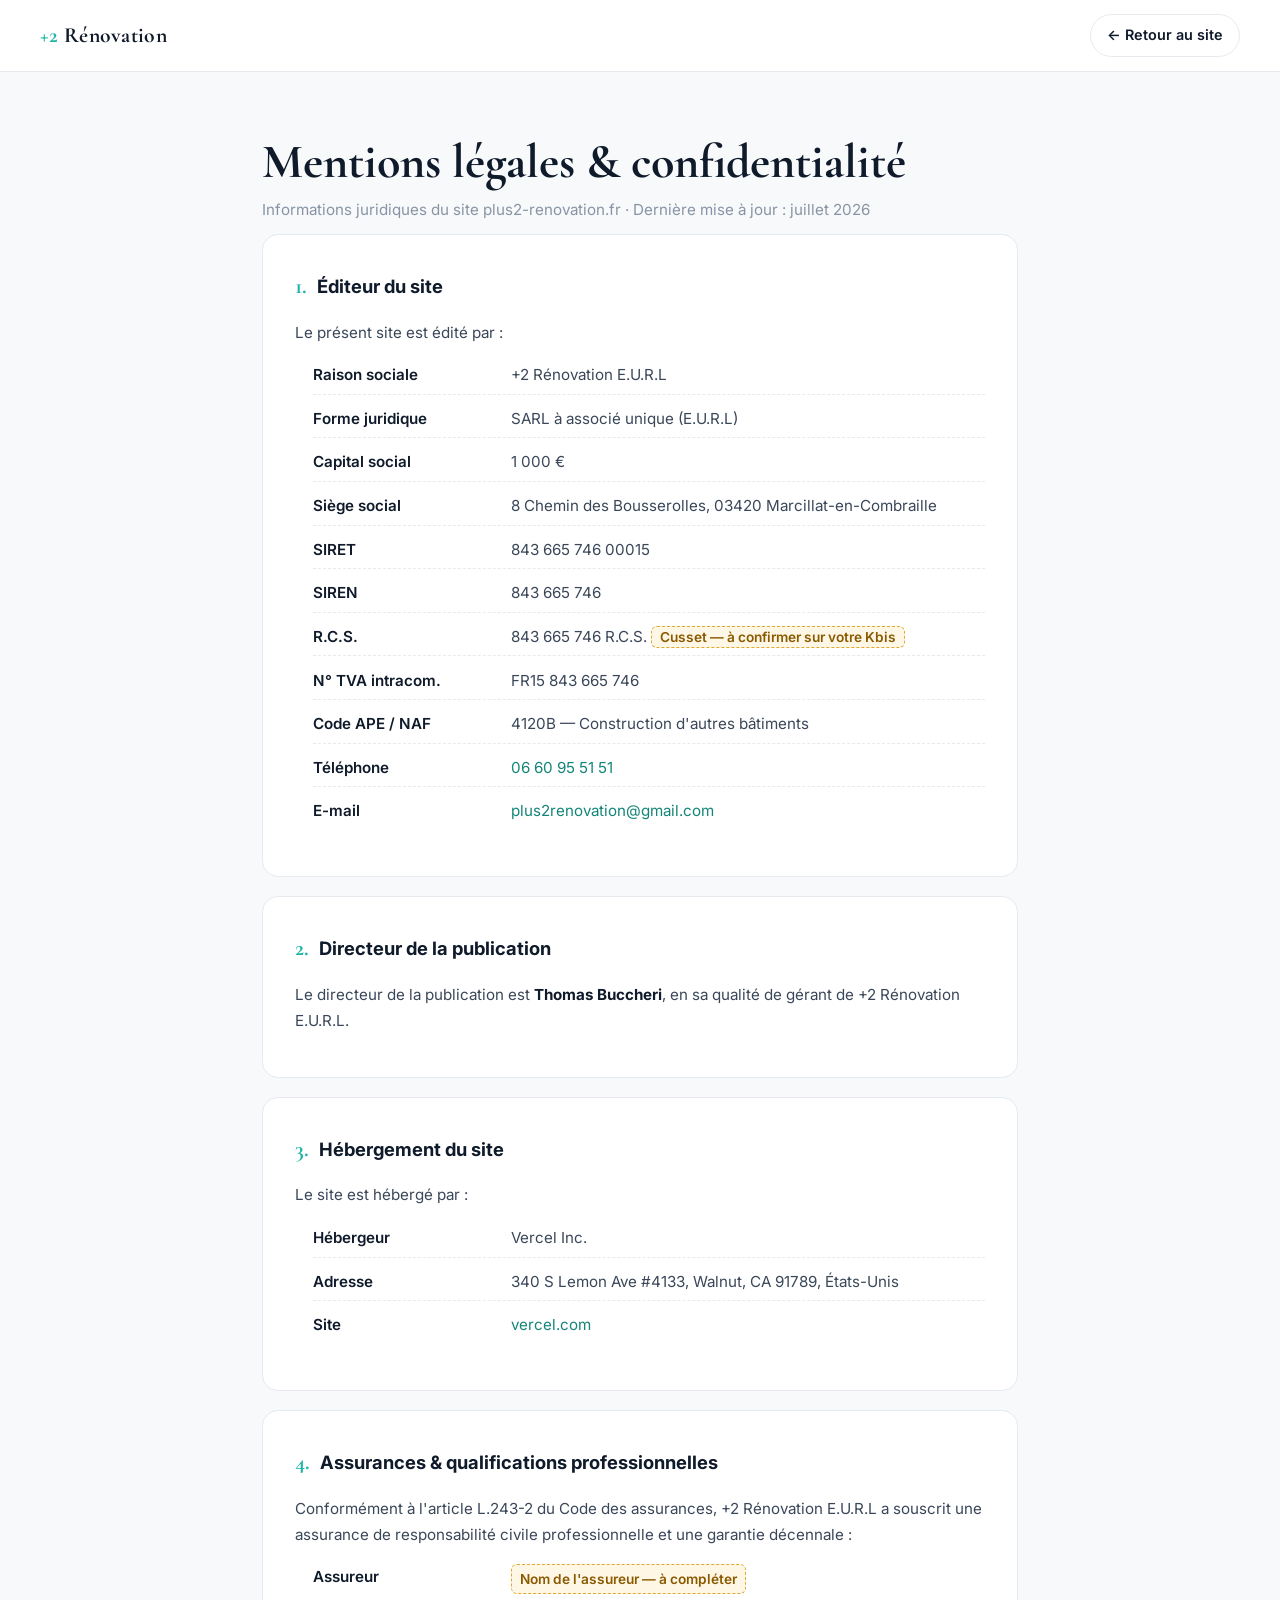
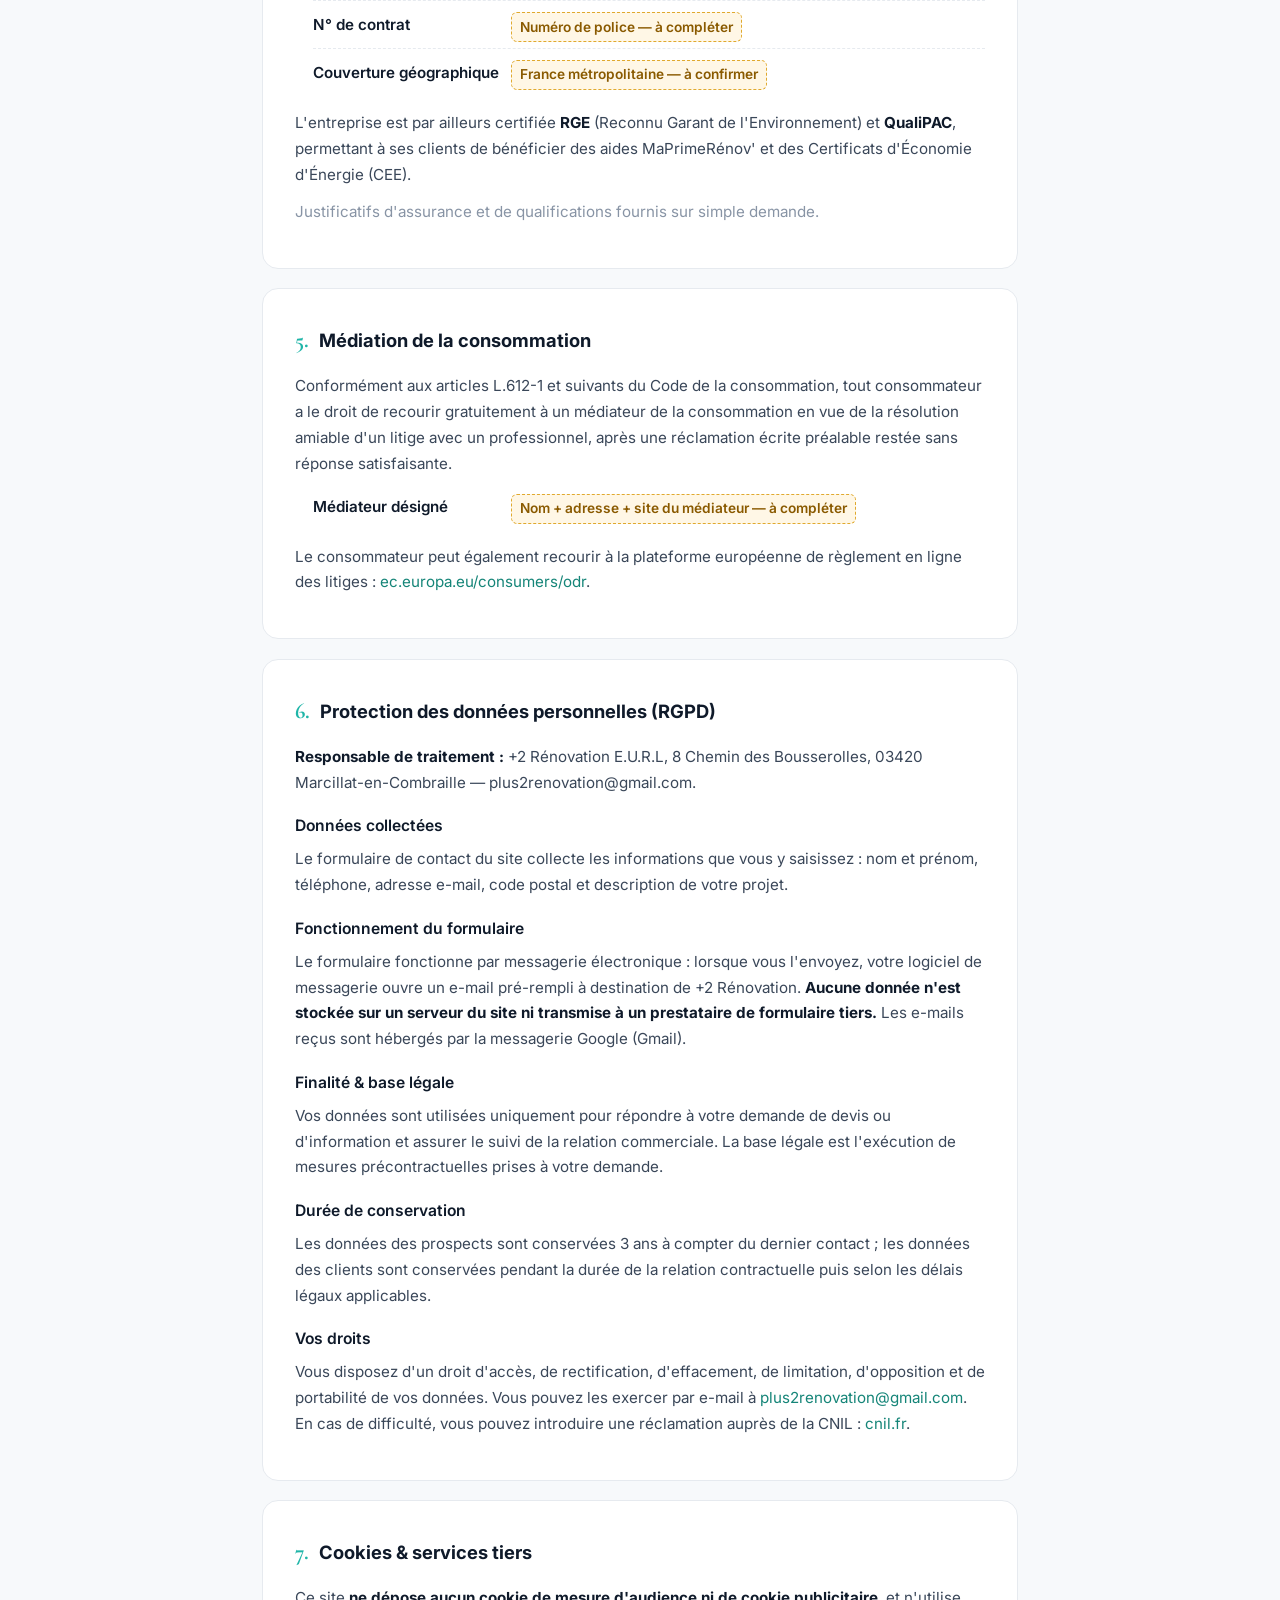
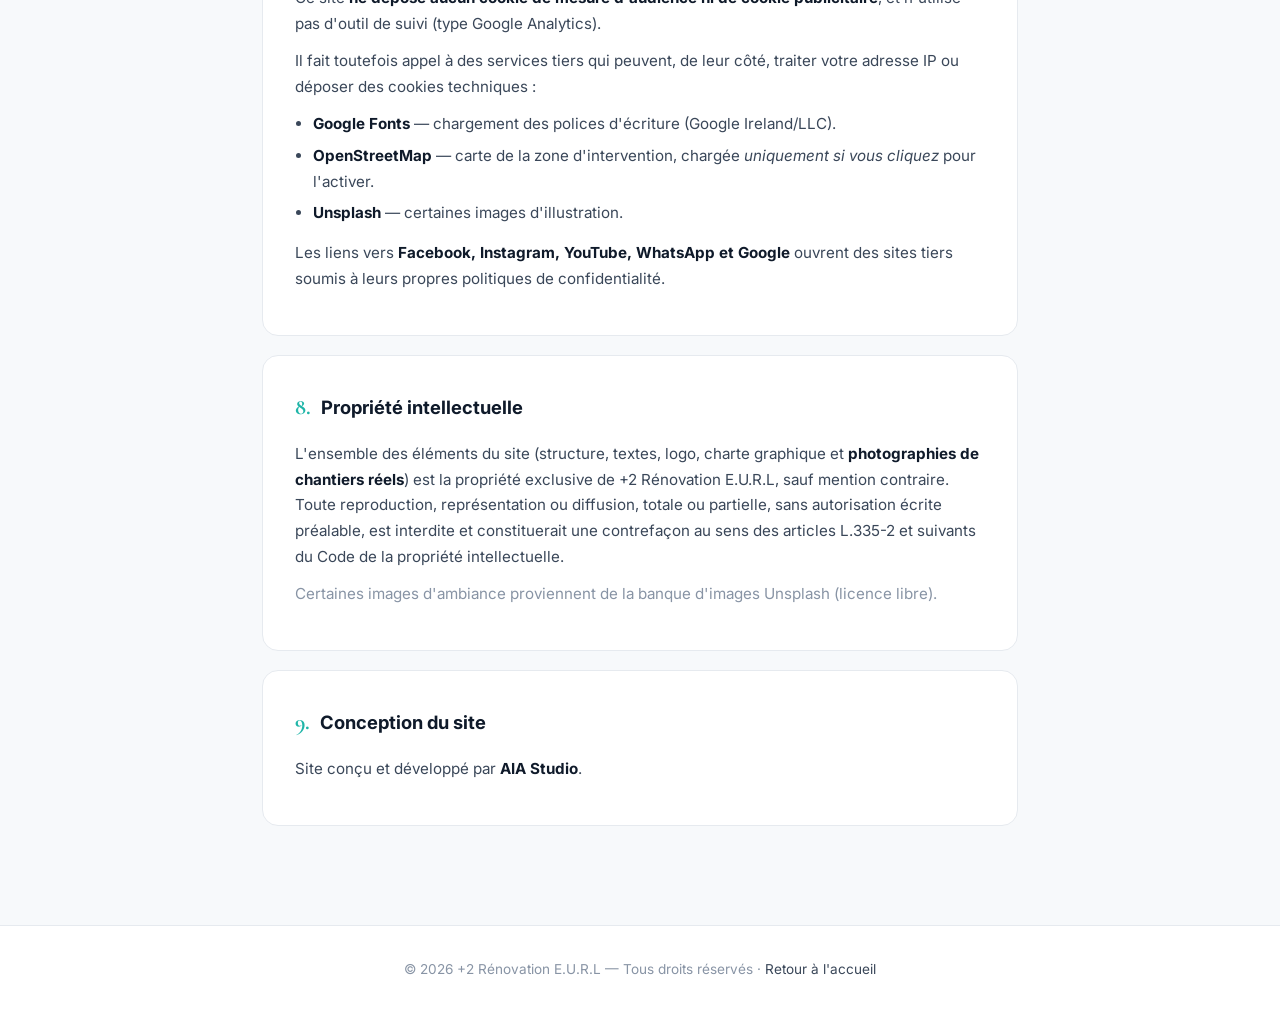
==== mentions-legales.html @ f2d87a00 "feat: galerie chantiers filtrable + lightbox, avis Google réels, mentions légales, WebP, WhatsApp - " ====
<!DOCTYPE html>
<html lang="fr">
<head>
    <meta charset="UTF-8">
    <meta name="viewport" content="width=device-width, initial-scale=1.0">
    <title>Mentions légales &amp; confidentialité — +2 Rénovation E.U.R.L</title>
    <meta name="description" content="Mentions légales, protection des données (RGPD), cookies et informations juridiques du site de +2 Rénovation E.U.R.L, entreprise de rénovation tous corps d'état à Marcillat-en-Combraille (Allier 03).">
    <meta name="robots" content="noindex, follow">
    <link rel="canonical" href="https://www.plus2-renovation.fr/mentions-legales.html">
    <link rel="preconnect" href="https://fonts.googleapis.com">
    <link rel="preconnect" href="https://fonts.gstatic.com" crossorigin>
    <link href="https://fonts.googleapis.com/css2?family=Cormorant+Garamond:wght@600;700&family=Inter:wght@300;400;500;600;700&display=swap" rel="stylesheet">
    <style>
        :root{
            --teal:#1FB5A8; --teal-dark:#158578; --ink:#0F1A2A; --ink-70:#3a4759;
            --ink-40:#8894a5; --line:#e6eaef; --bg:#f7f9fb; --card:#ffffff;
        }
        *{box-sizing:border-box;margin:0;padding:0}
        body{
            font-family:'Inter',system-ui,sans-serif; color:var(--ink-70);
            background:var(--bg); line-height:1.7; -webkit-font-smoothing:antialiased;
        }
        a{color:var(--teal-dark);text-decoration:none}
        a:hover{text-decoration:underline}

        .legal-header{
            position:sticky; top:0; z-index:10; background:rgba(255,255,255,.92);
            backdrop-filter:blur(10px); border-bottom:1px solid var(--line);
            display:flex; align-items:center; justify-content:space-between;
            padding:.9rem clamp(1rem,4vw,2.5rem);
        }
        .legal-logo{font-family:'Cormorant Garamond',serif;font-weight:700;font-size:1.35rem;color:var(--ink);letter-spacing:.3px}
        .legal-logo span{color:var(--teal)}
        .legal-back{
            display:inline-flex;align-items:center;gap:.4rem;font-size:.9rem;font-weight:600;
            color:var(--ink);padding:.5rem 1rem;border:1px solid var(--line);border-radius:999px;
            transition:all .2s ease;background:#fff;
        }
        .legal-back:hover{background:var(--teal);color:#fff;border-color:var(--teal);text-decoration:none}

        .legal-wrap{max-width:820px;margin:0 auto;padding:clamp(2rem,6vw,4rem) clamp(1.1rem,5vw,2rem) 5rem}
        .legal-wrap h1{
            font-family:'Cormorant Garamond',serif;font-size:clamp(2rem,6vw,3rem);color:var(--ink);
            font-weight:700;line-height:1.1;margin-bottom:.5rem;
        }
        .legal-intro{color:var(--ink-40);font-size:1rem;margin-bottom:2.5rem}
        .legal-wrap section{
            background:var(--card);border:1px solid var(--line);border-radius:16px;
            padding:clamp(1.3rem,4vw,2rem);margin-bottom:1.2rem;
        }
        .legal-wrap h2{
            font-size:1.15rem;color:var(--ink);font-weight:700;margin-bottom:.9rem;
            display:flex;align-items:baseline;gap:.6rem;
        }
        .legal-wrap h2 .num{color:var(--teal);font-family:'Cormorant Garamond',serif;font-size:1.4rem}
        .legal-wrap h3{font-size:.98rem;color:var(--ink);font-weight:600;margin:1.1rem 0 .4rem}
        .legal-wrap p{margin-bottom:.7rem;font-size:.95rem}
        .legal-wrap ul{margin:.3rem 0 .9rem 1.1rem}
        .legal-wrap li{margin-bottom:.35rem;font-size:.95rem}
        .legal-wrap strong{color:var(--ink)}
        .kv{list-style:none;margin-left:0}
        .kv li{display:flex;flex-wrap:wrap;gap:.5rem;padding:.35rem 0;border-bottom:1px dashed var(--line)}
        .kv li:last-child{border-bottom:0}
        .kv .k{min-width:190px;font-weight:600;color:var(--ink)}
        .todo{
            background:#fff7e6;border:1px dashed #e0a92e;color:#8a5a00;
            padding:.15rem .5rem;border-radius:6px;font-weight:600;font-size:.9em;
        }
        .note{font-size:.85rem;color:var(--ink-40);margin-top:.5rem}
        .legal-footer{
            text-align:center;padding:2rem 1rem;border-top:1px solid var(--line);
            color:var(--ink-40);font-size:.85rem;background:#fff;
        }
        .legal-footer a{color:var(--ink-70)}
    </style>
</head>
<body>
    <header class="legal-header">
        <a href="index.html" class="legal-logo" aria-label="Retour à l'accueil"><span>+2</span> Rénovation</a>
        <a href="index.html" class="legal-back">← Retour au site</a>
    </header>

    <main class="legal-wrap">
        <h1>Mentions légales &amp; confidentialité</h1>
        <p class="legal-intro">Informations juridiques du site plus2-renovation.fr · Dernière mise à jour : juillet 2026</p>

        <!-- 1. Éditeur -->
        <section>
            <h2><span class="num">1.</span> Éditeur du site</h2>
            <p>Le présent site est édité par :</p>
            <ul class="kv">
                <li><span class="k">Raison sociale</span><span>+2 Rénovation E.U.R.L</span></li>
                <li><span class="k">Forme juridique</span><span>SARL à associé unique (E.U.R.L)</span></li>
                <li><span class="k">Capital social</span><span>1 000 €</span></li>
                <li><span class="k">Siège social</span><span>8 Chemin des Bousserolles, 03420 Marcillat-en-Combraille</span></li>
                <li><span class="k">SIRET</span><span>843 665 746 00015</span></li>
                <li><span class="k">SIREN</span><span>843 665 746</span></li>
                <li><span class="k">R.C.S.</span><span>843 665 746 R.C.S. <span class="todo">Cusset — à confirmer sur votre Kbis</span></span></li>
                <li><span class="k">N° TVA intracom.</span><span>FR15 843 665 746</span></li>
                <li><span class="k">Code APE / NAF</span><span>4120B — Construction d'autres bâtiments</span></li>
                <li><span class="k">Téléphone</span><span><a href="tel:+33660955151">06 60 95 51 51</a></span></li>
                <li><span class="k">E-mail</span><span><a href="mailto:plus2renovation@gmail.com">plus2renovation@gmail.com</a></span></li>
            </ul>
        </section>

        <!-- 2. Directeur de publication -->
        <section>
            <h2><span class="num">2.</span> Directeur de la publication</h2>
            <p>Le directeur de la publication est <strong>Thomas Buccheri</strong>, en sa qualité de gérant de +2 Rénovation E.U.R.L.</p>
        </section>

        <!-- 3. Hébergement -->
        <section>
            <h2><span class="num">3.</span> Hébergement du site</h2>
            <p>Le site est hébergé par :</p>
            <ul class="kv">
                <li><span class="k">Hébergeur</span><span>Vercel Inc.</span></li>
                <li><span class="k">Adresse</span><span>340 S Lemon Ave #4133, Walnut, CA 91789, États-Unis</span></li>
                <li><span class="k">Site</span><span><a href="https://vercel.com" target="_blank" rel="noopener noreferrer">vercel.com</a></span></li>
            </ul>
        </section>

        <!-- 4. Assurances & qualifications -->
        <section>
            <h2><span class="num">4.</span> Assurances &amp; qualifications professionnelles</h2>
            <p>Conformément à l'article L.243-2 du Code des assurances, +2 Rénovation E.U.R.L a souscrit une assurance de responsabilité civile professionnelle et une garantie décennale :</p>
            <ul class="kv">
                <li><span class="k">Assureur</span><span class="todo">Nom de l'assureur — à compléter</span></li>
                <li><span class="k">N° de contrat</span><span class="todo">Numéro de police — à compléter</span></li>
                <li><span class="k">Couverture géographique</span><span class="todo">France métropolitaine — à confirmer</span></li>
            </ul>
            <p>L'entreprise est par ailleurs certifiée <strong>RGE</strong> (Reconnu Garant de l'Environnement) et <strong>QualiPAC</strong>, permettant à ses clients de bénéficier des aides MaPrimeRénov' et des Certificats d'Économie d'Énergie (CEE).</p>
            <p class="note">Justificatifs d'assurance et de qualifications fournis sur simple demande.</p>
        </section>

        <!-- 5. Médiation de la consommation -->
        <section>
            <h2><span class="num">5.</span> Médiation de la consommation</h2>
            <p>Conformément aux articles L.612-1 et suivants du Code de la consommation, tout consommateur a le droit de recourir gratuitement à un médiateur de la consommation en vue de la résolution amiable d'un litige avec un professionnel, après une réclamation écrite préalable restée sans réponse satisfaisante.</p>
            <ul class="kv">
                <li><span class="k">Médiateur désigné</span><span class="todo">Nom + adresse + site du médiateur — à compléter</span></li>
            </ul>
            <p>Le consommateur peut également recourir à la plateforme européenne de règlement en ligne des litiges : <a href="https://ec.europa.eu/consumers/odr" target="_blank" rel="noopener noreferrer">ec.europa.eu/consumers/odr</a>.</p>
        </section>

        <!-- 6. Données personnelles -->
        <section>
            <h2><span class="num">6.</span> Protection des données personnelles (RGPD)</h2>
            <p><strong>Responsable de traitement :</strong> +2 Rénovation E.U.R.L, 8 Chemin des Bousserolles, 03420 Marcillat-en-Combraille — plus2renovation@gmail.com.</p>

            <h3>Données collectées</h3>
            <p>Le formulaire de contact du site collecte les informations que vous y saisissez : nom et prénom, téléphone, adresse e-mail, code postal et description de votre projet.</p>

            <h3>Fonctionnement du formulaire</h3>
            <p>Le formulaire fonctionne par messagerie électronique : lorsque vous l'envoyez, votre logiciel de messagerie ouvre un e-mail pré-rempli à destination de +2 Rénovation. <strong>Aucune donnée n'est stockée sur un serveur du site ni transmise à un prestataire de formulaire tiers.</strong> Les e-mails reçus sont hébergés par la messagerie Google (Gmail).</p>

            <h3>Finalité &amp; base légale</h3>
            <p>Vos données sont utilisées uniquement pour répondre à votre demande de devis ou d'information et assurer le suivi de la relation commerciale. La base légale est l'exécution de mesures précontractuelles prises à votre demande.</p>

            <h3>Durée de conservation</h3>
            <p>Les données des prospects sont conservées 3 ans à compter du dernier contact ; les données des clients sont conservées pendant la durée de la relation contractuelle puis selon les délais légaux applicables.</p>

            <h3>Vos droits</h3>
            <p>Vous disposez d'un droit d'accès, de rectification, d'effacement, de limitation, d'opposition et de portabilité de vos données. Vous pouvez les exercer par e-mail à <a href="mailto:plus2renovation@gmail.com">plus2renovation@gmail.com</a>. En cas de difficulté, vous pouvez introduire une réclamation auprès de la CNIL : <a href="https://www.cnil.fr" target="_blank" rel="noopener noreferrer">cnil.fr</a>.</p>
        </section>

        <!-- 7. Cookies -->
        <section>
            <h2><span class="num">7.</span> Cookies &amp; services tiers</h2>
            <p>Ce site <strong>ne dépose aucun cookie de mesure d'audience ni de cookie publicitaire</strong>, et n'utilise pas d'outil de suivi (type Google Analytics).</p>
            <p>Il fait toutefois appel à des services tiers qui peuvent, de leur côté, traiter votre adresse IP ou déposer des cookies techniques :</p>
            <ul>
                <li><strong>Google Fonts</strong> — chargement des polices d'écriture (Google Ireland/LLC).</li>
                <li><strong>OpenStreetMap</strong> — carte de la zone d'intervention, chargée <em>uniquement si vous cliquez</em> pour l'activer.</li>
                <li><strong>Unsplash</strong> — certaines images d'illustration.</li>
            </ul>
            <p>Les liens vers <strong>Facebook, Instagram, YouTube, WhatsApp et Google</strong> ouvrent des sites tiers soumis à leurs propres politiques de confidentialité.</p>
        </section>

        <!-- 8. Propriété intellectuelle -->
        <section>
            <h2><span class="num">8.</span> Propriété intellectuelle</h2>
            <p>L'ensemble des éléments du site (structure, textes, logo, charte graphique et <strong>photographies de chantiers réels</strong>) est la propriété exclusive de +2 Rénovation E.U.R.L, sauf mention contraire. Toute reproduction, représentation ou diffusion, totale ou partielle, sans autorisation écrite préalable, est interdite et constituerait une contrefaçon au sens des articles L.335-2 et suivants du Code de la propriété intellectuelle.</p>
            <p class="note">Certaines images d'ambiance proviennent de la banque d'images Unsplash (licence libre).</p>
        </section>

        <!-- 9. Conception -->
        <section>
            <h2><span class="num">9.</span> Conception du site</h2>
            <p>Site conçu et développé par <strong>AIA Studio</strong>.</p>
        </section>
    </main>

    <footer class="legal-footer">
        <p>© 2026 +2 Rénovation E.U.R.L — Tous droits réservés · <a href="index.html">Retour à l'accueil</a></p>
    </footer>
</body>
</html>
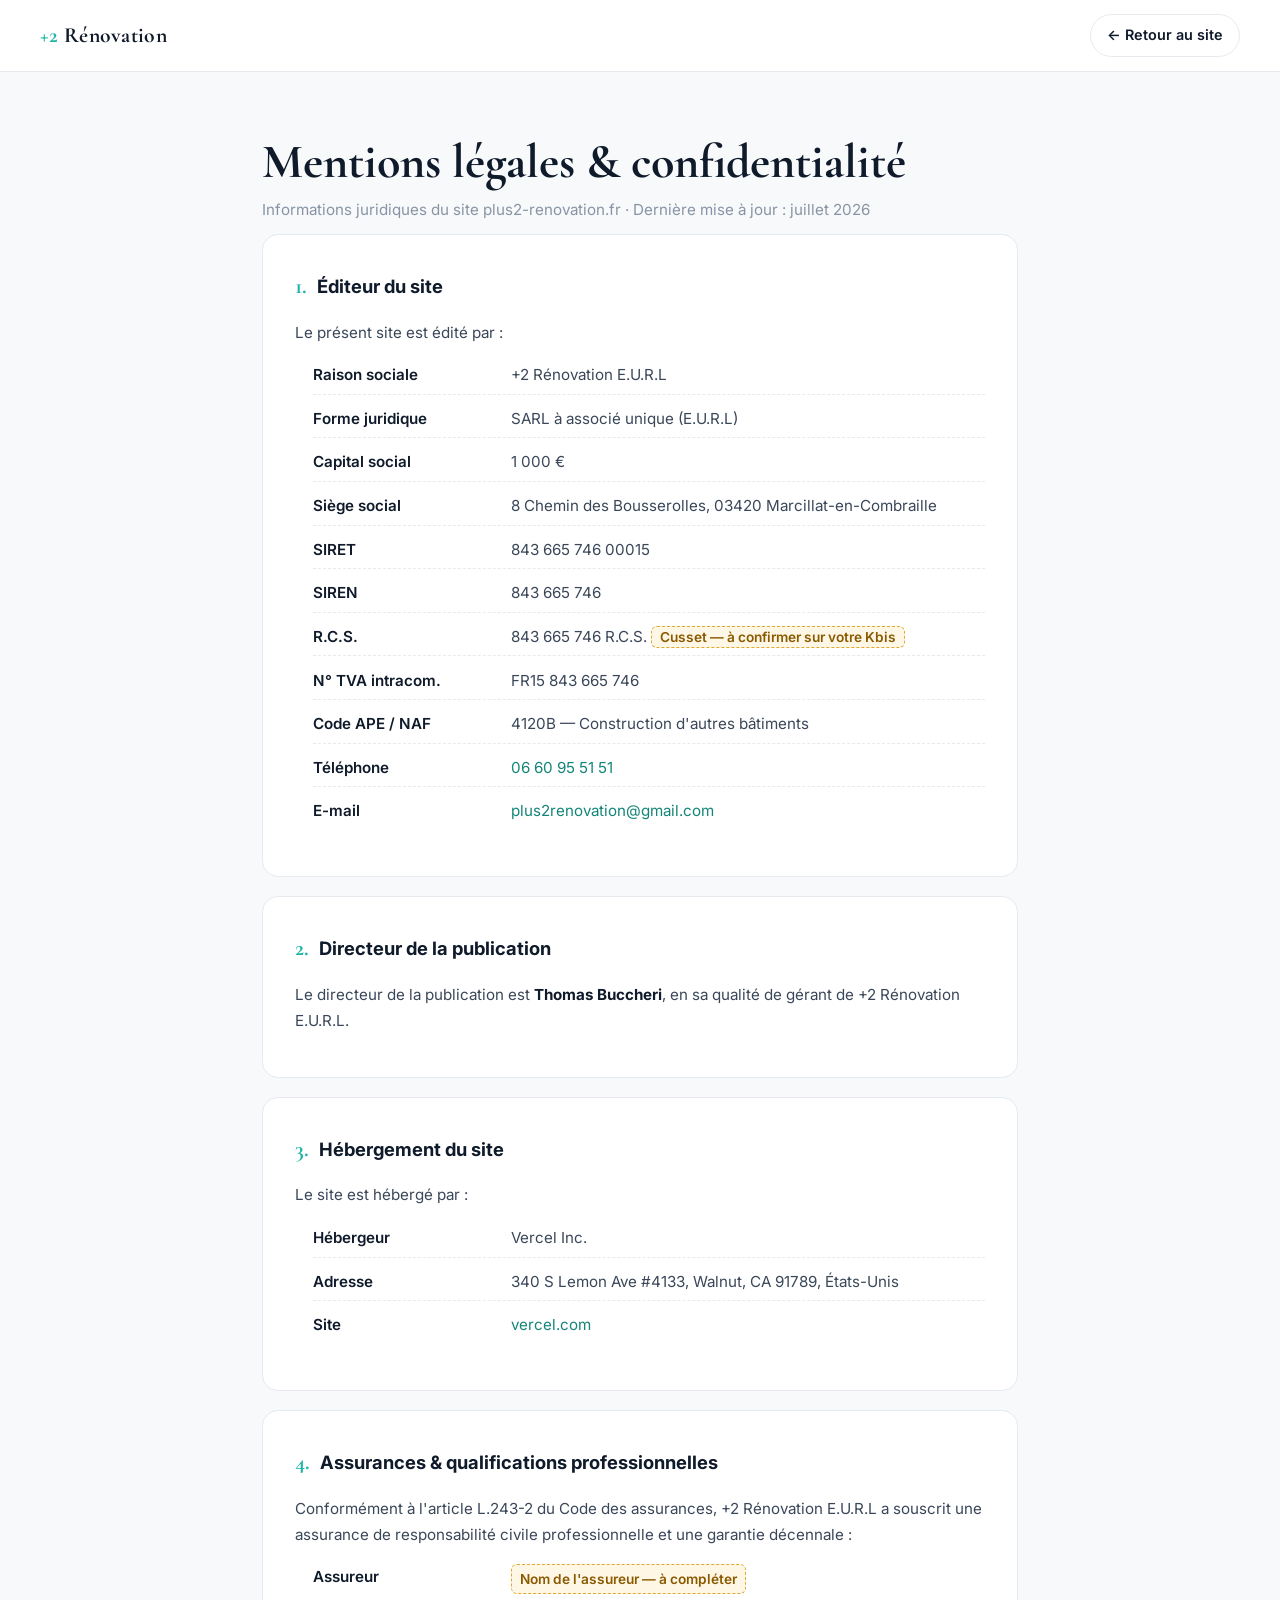
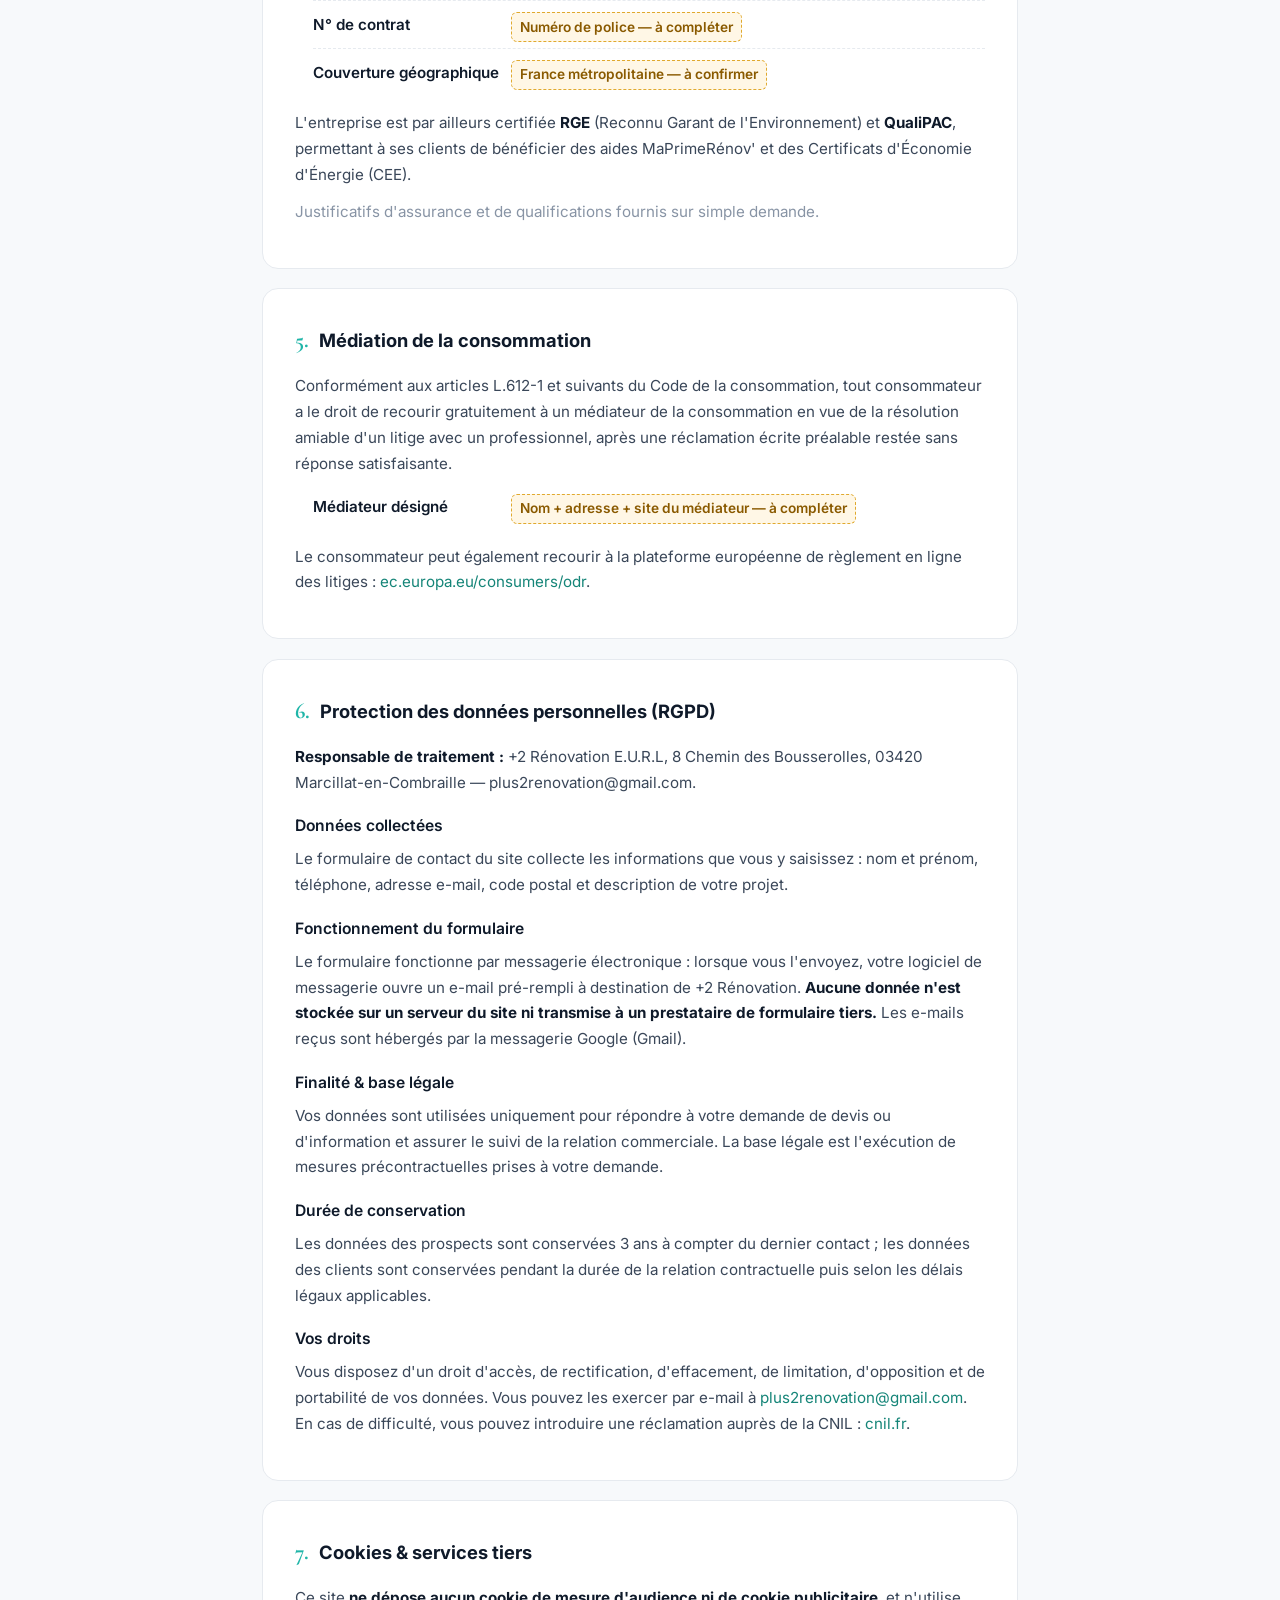
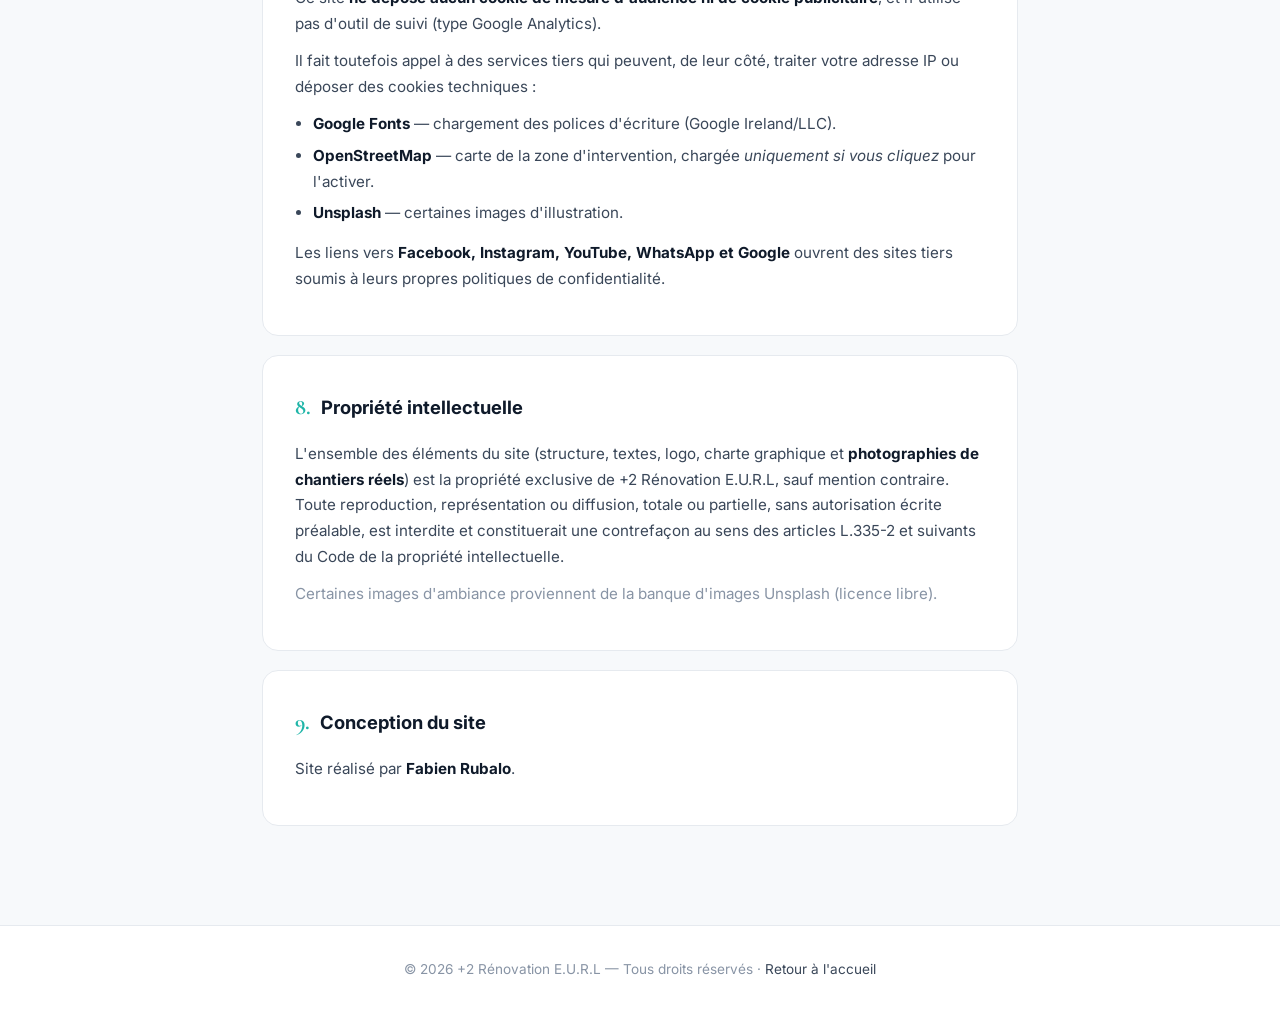
==== commit f79e2edc: "chore: credit footer Fabien Rubalo + lien Instagram Co-Authored-By: Claude Opus 4.8 <noreply@anthrop" ====
--- a/mentions-legales.html
+++ b/mentions-legales.html
@@ -187,7 +187,7 @@
         <!-- 9. Conception -->
         <section>
             <h2><span class="num">9.</span> Conception du site</h2>
-            <p>Site conçu et développé par <strong>AIA Studio</strong>.</p>
+            <p>Site réalisé par <a href="https://www.instagram.com/fabien_rubalo/" target="_blank" rel="noopener noreferrer"><strong>Fabien Rubalo</strong></a>.</p>
         </section>
     </main>
 
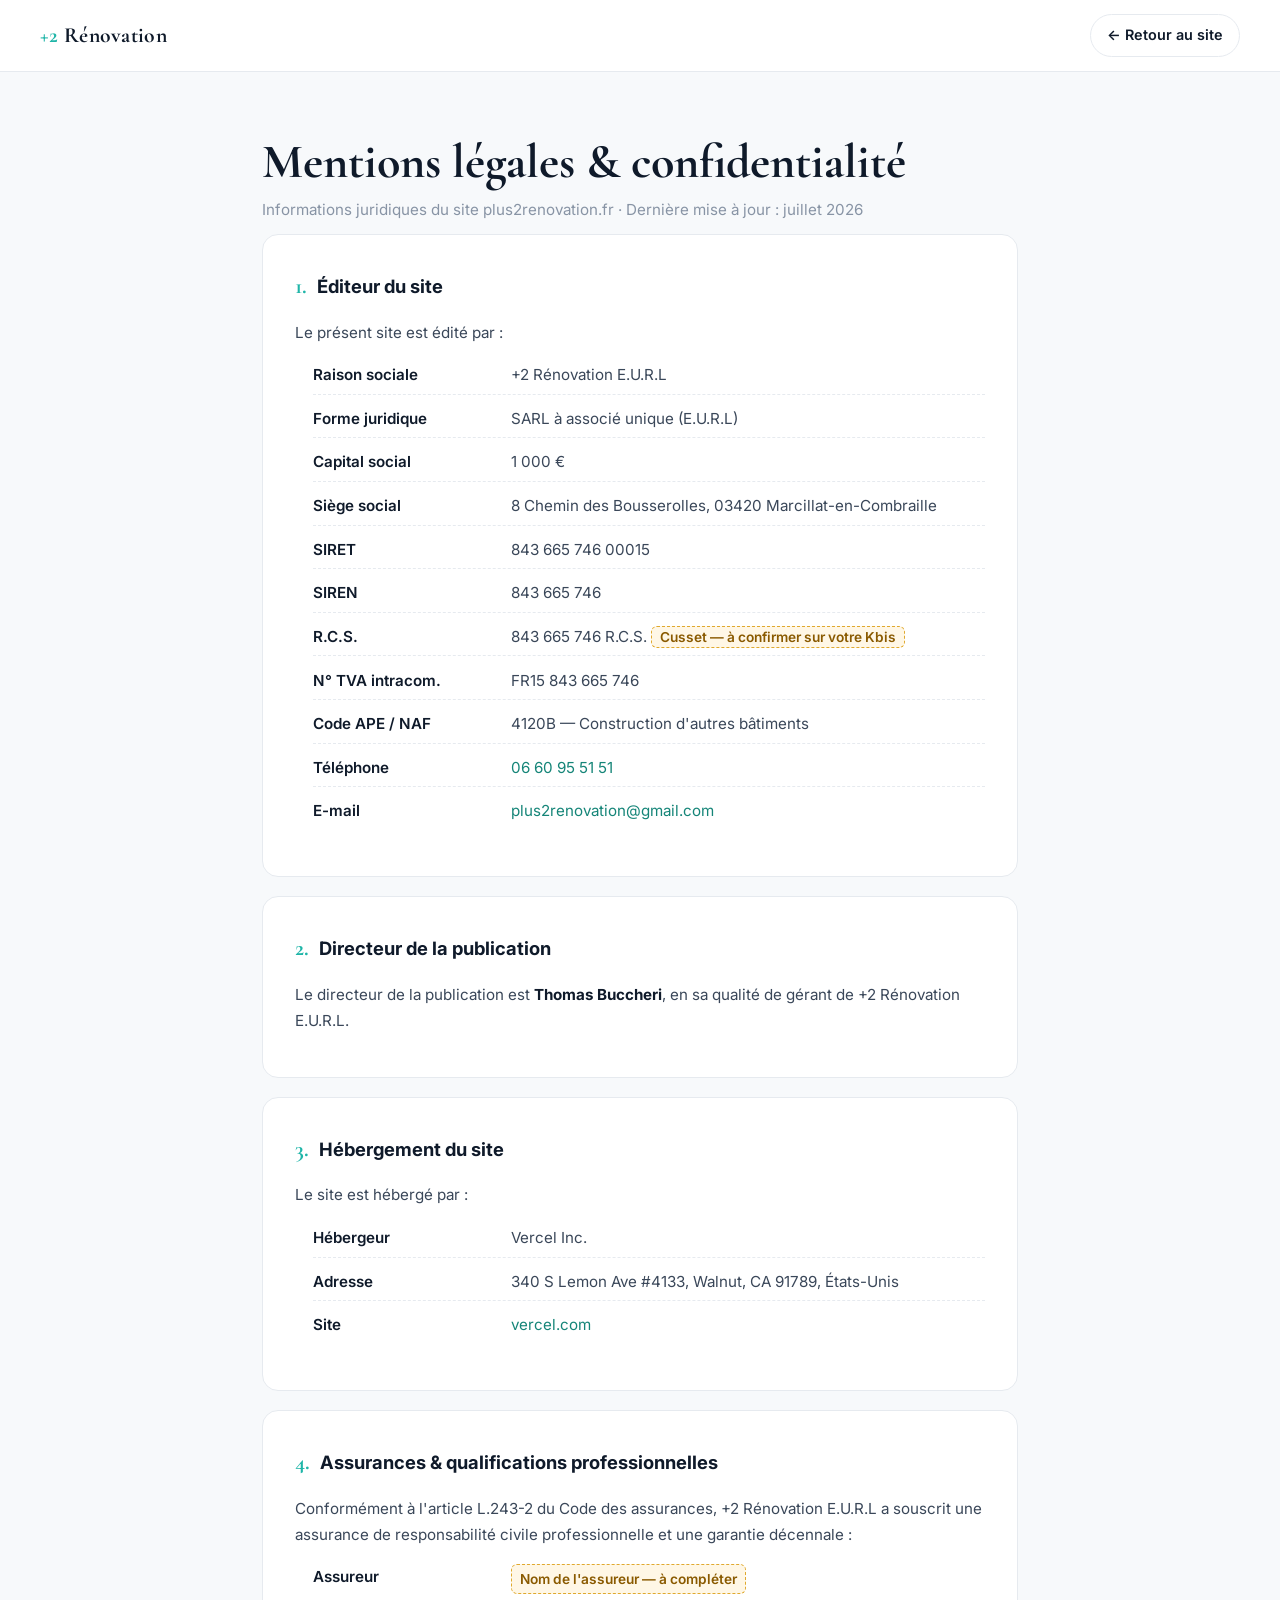
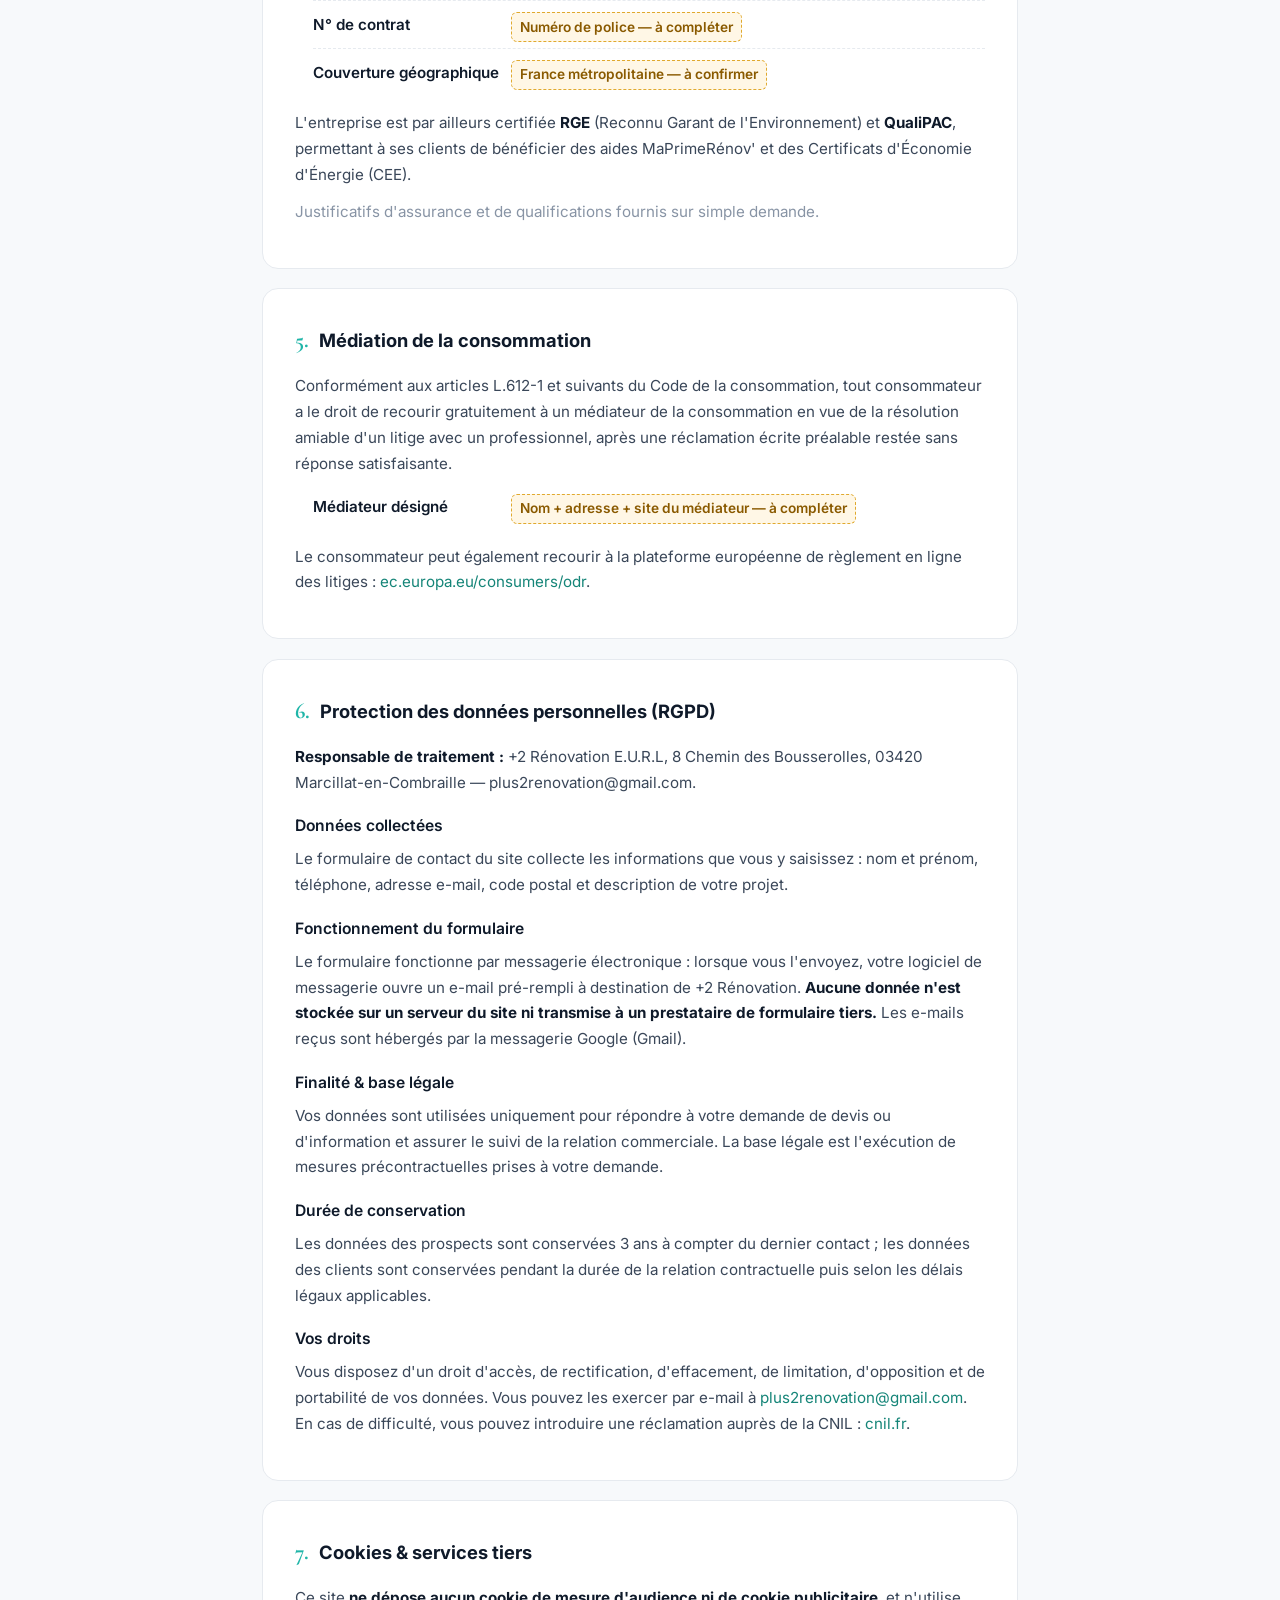
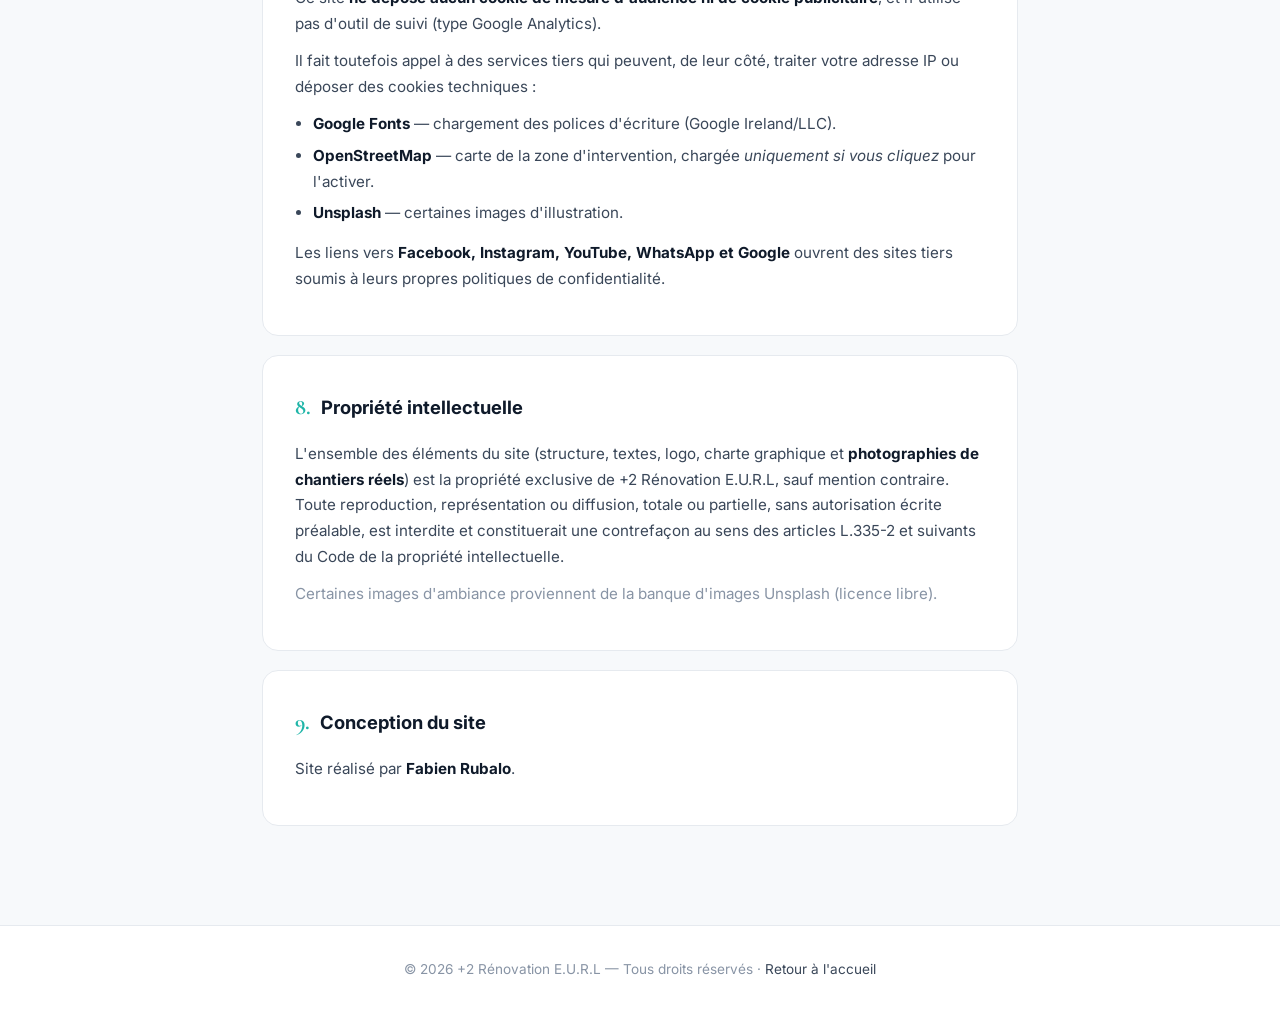
==== commit 3820cd89: "SEO: aligner toutes les URLs internes sur le vrai domaine plus2renovation.fr - canonical, og:url, JS" ====
--- a/mentions-legales.html
+++ b/mentions-legales.html
@@ -6,7 +6,7 @@
     <title>Mentions légales &amp; confidentialité — +2 Rénovation E.U.R.L</title>
     <meta name="description" content="Mentions légales, protection des données (RGPD), cookies et informations juridiques du site de +2 Rénovation E.U.R.L, entreprise de rénovation tous corps d'état à Marcillat-en-Combraille (Allier 03).">
     <meta name="robots" content="noindex, follow">
-    <link rel="canonical" href="https://www.plus2-renovation.fr/mentions-legales.html">
+    <link rel="canonical" href="https://www.plus2renovation.fr/mentions-legales.html">
     <link rel="preconnect" href="https://fonts.googleapis.com">
     <link rel="preconnect" href="https://fonts.gstatic.com" crossorigin>
     <link href="https://fonts.googleapis.com/css2?family=Cormorant+Garamond:wght@600;700&family=Inter:wght@300;400;500;600;700&display=swap" rel="stylesheet">
@@ -82,7 +82,7 @@
 
     <main class="legal-wrap">
         <h1>Mentions légales &amp; confidentialité</h1>
-        <p class="legal-intro">Informations juridiques du site plus2-renovation.fr · Dernière mise à jour : juillet 2026</p>
+        <p class="legal-intro">Informations juridiques du site plus2renovation.fr · Dernière mise à jour : juillet 2026</p>
 
         <!-- 1. Éditeur -->
         <section>
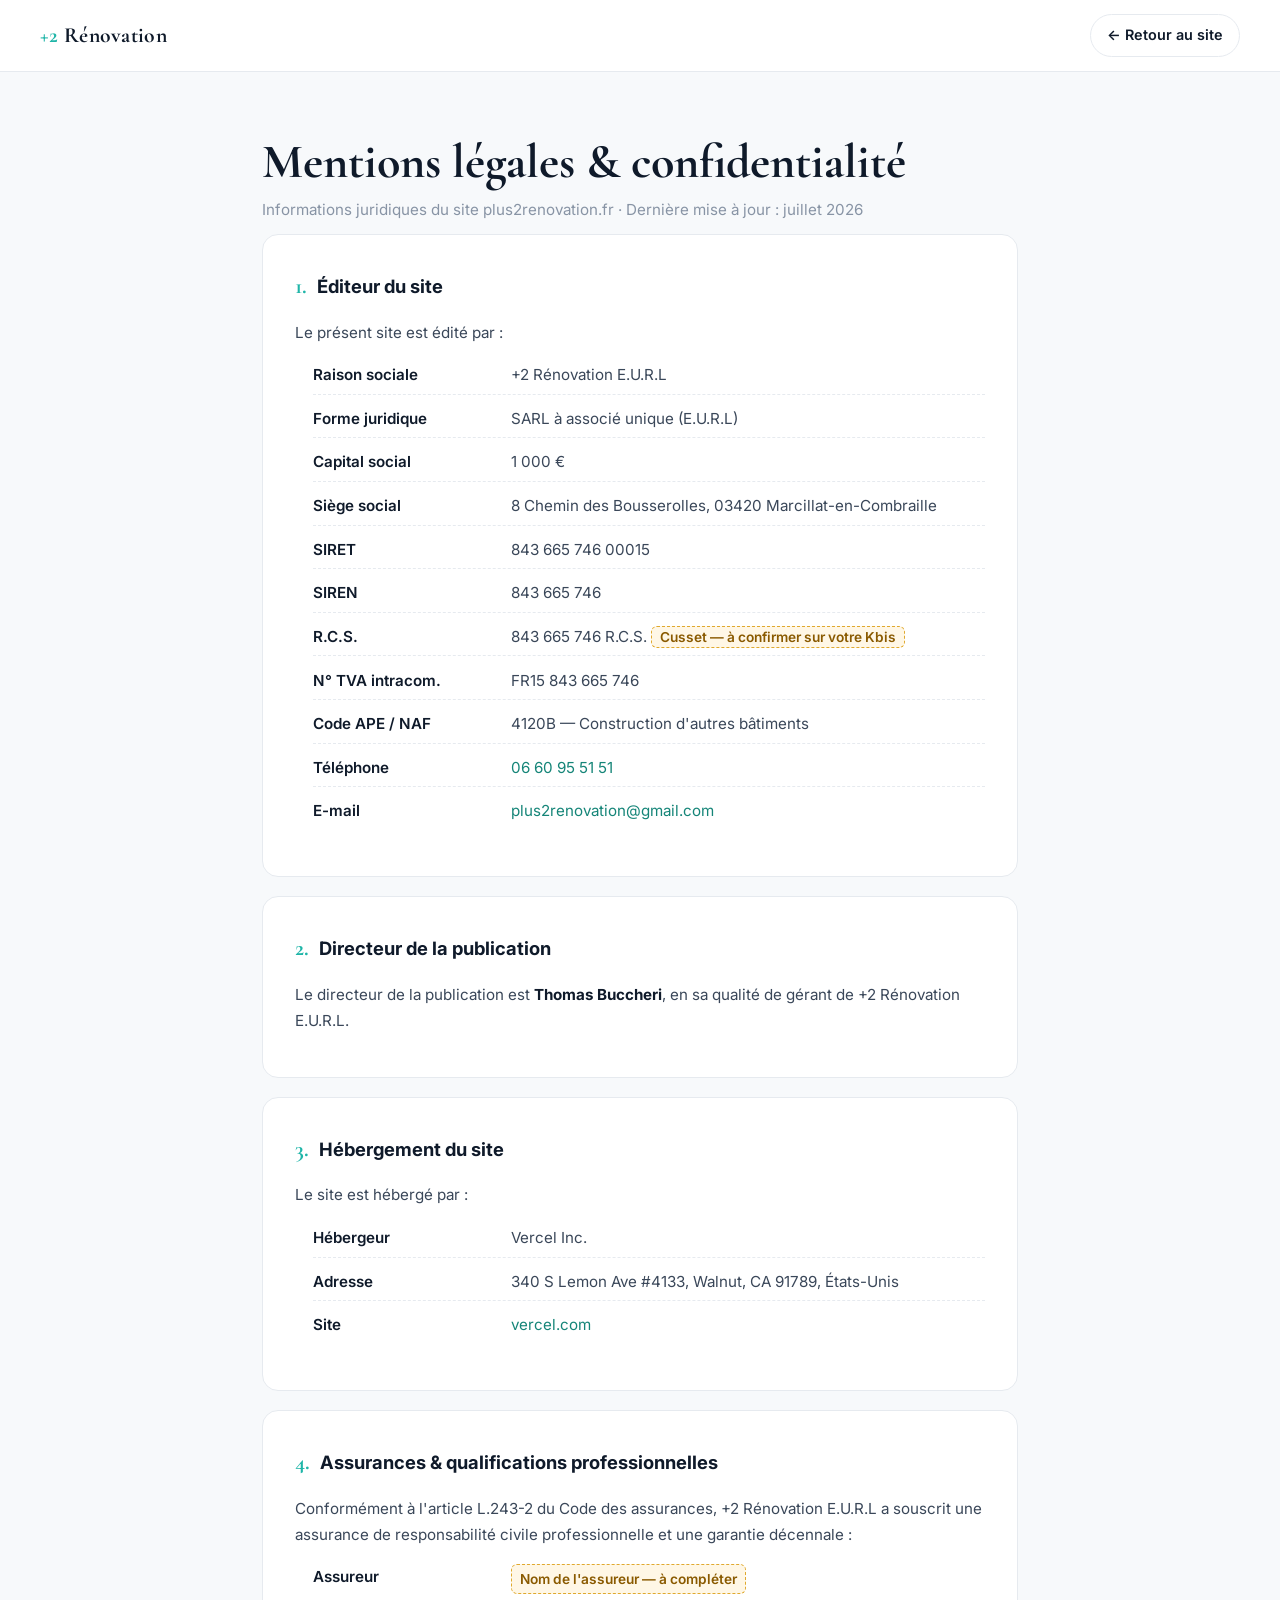
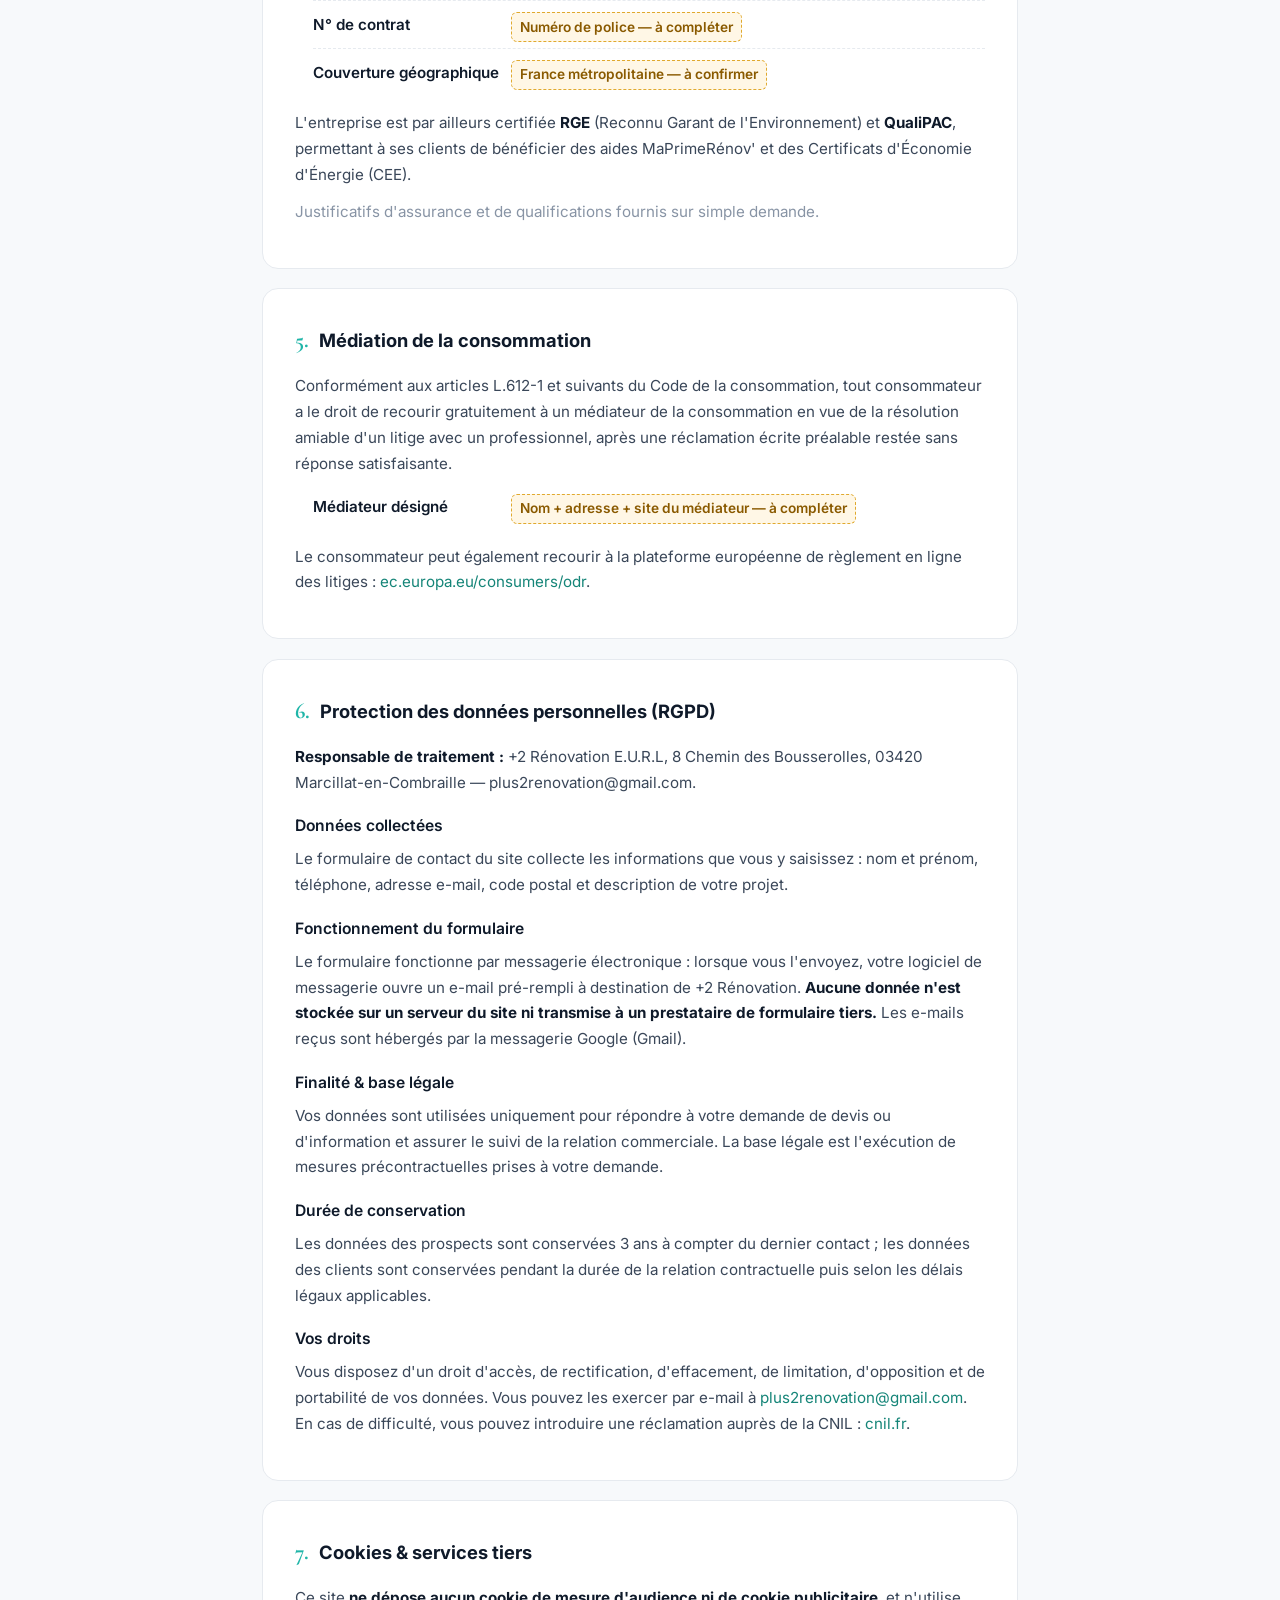
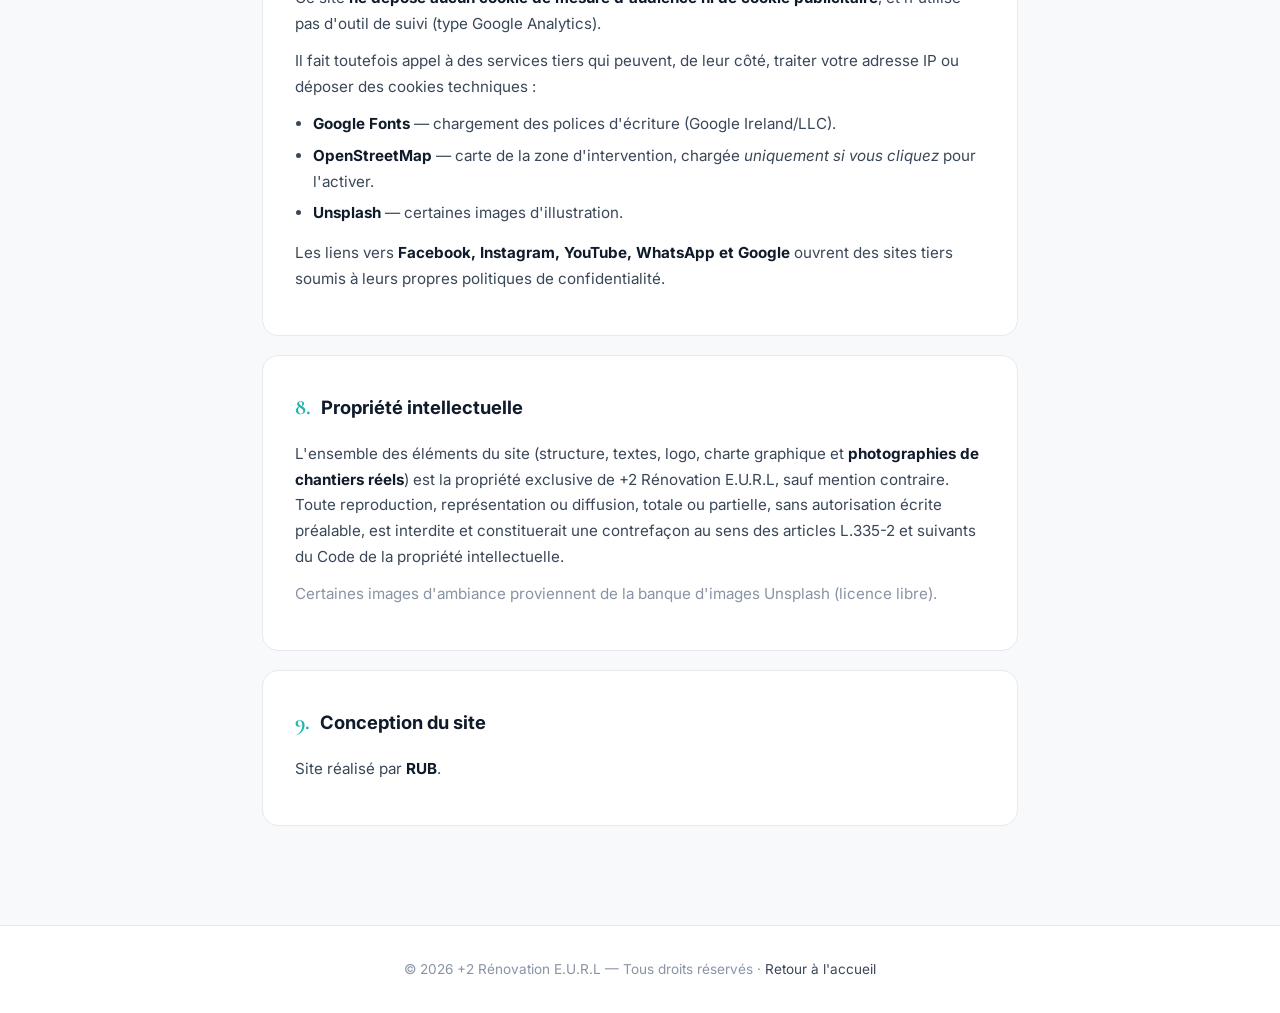
==== commit a6d2cf66: "Signature RUB en pied de page, à la place du crédit personnel Le site portait « Réalisé avec ❤ par F" ====
--- a/mentions-legales.html
+++ b/mentions-legales.html
@@ -187,7 +187,7 @@
         <!-- 9. Conception -->
         <section>
             <h2><span class="num">9.</span> Conception du site</h2>
-            <p>Site réalisé par <a href="https://www.instagram.com/fabien_rubalo/" target="_blank" rel="noopener noreferrer"><strong>Fabien Rubalo</strong></a>.</p>
+            <p>Site réalisé par <a href="https://rub-agency.fr/?utm_source=plus2renovation&amp;utm_medium=mentions&amp;utm_campaign=sites-clients" target="_blank" rel="noopener noreferrer"><strong>RUB</strong></a>.</p>
         </section>
     </main>
 
